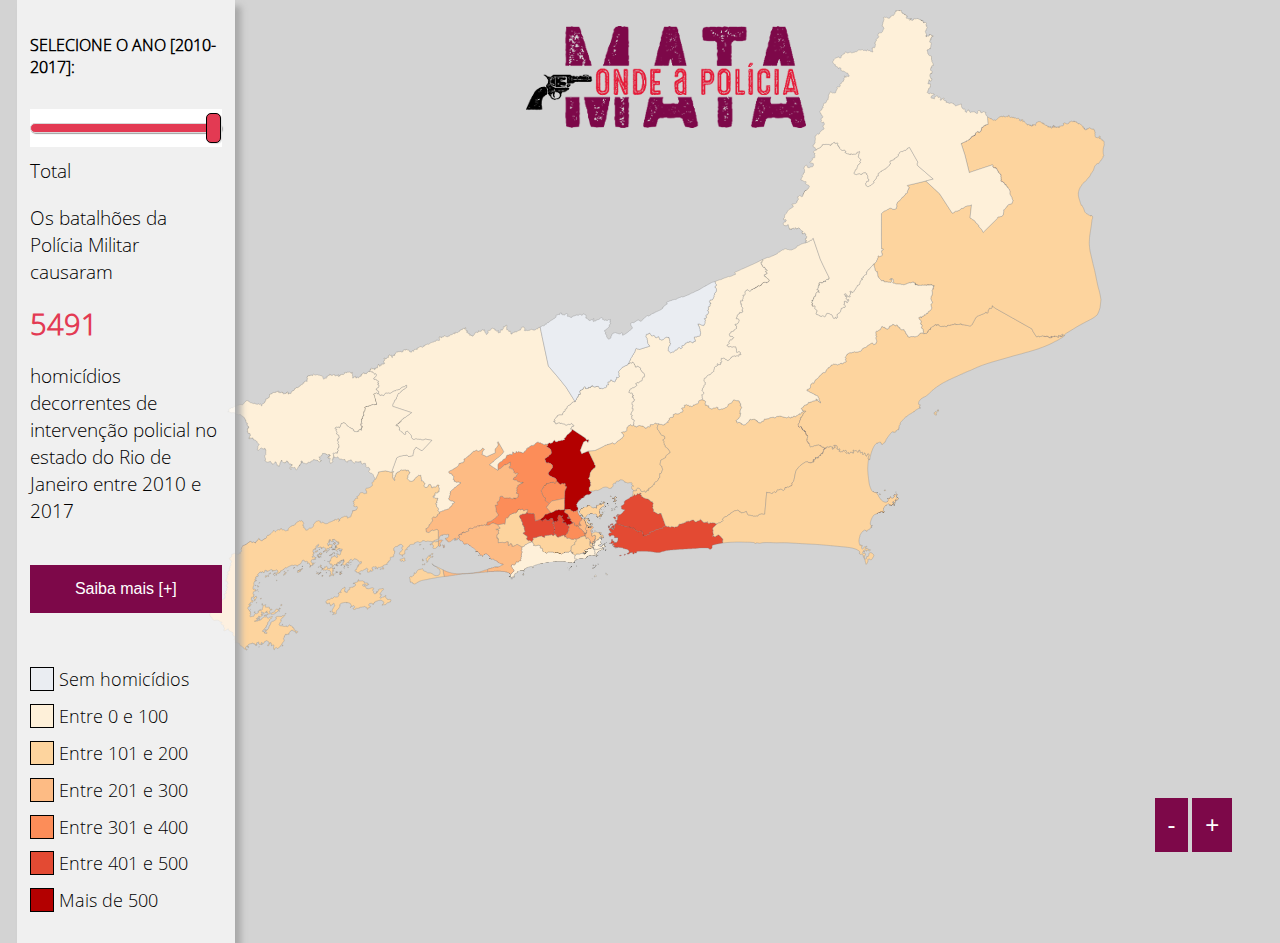
==== index.html @ 68610ad5 "atualiza css" ====
<html lang="pt-br">
<head>
  <!-- Global site tag (gtag.js) - Google Analytics -->
<script async src="https://www.googletagmanager.com/gtag/js?id=UA-116577132-1"></script>
<script>
  window.dataLayer = window.dataLayer || [];
  function gtag(){dataLayer.push(arguments);}
  gtag('js', new Date());

  gtag('config', 'UA-116577132-1');
</script>

  <meta charset="utf-8">
  <meta name="viewport" content="width=device-width, initial-scale=1.0">
  <meta name="keywords" content="Violência Policial,Autos de Resistência,Rio de Janeiro,Polícia Militar">
  <meta name="author" content="Adriano Belisário - @belisards">
  <meta http-equiv="X-UA-Compatible" content="IE=edge" />
  <link href="css/style.css" rel="stylesheet">

  <title>Onde a Polícia Mata?</title>

  <script src="js/d3.v4.min.js"></script>
  <script src="js/topojson.v2.min.js"></script>
</head>

<header>
  <img src="logo.png" alt ="Onde a Polícia Mata?"></img>
</header>


<body>
    <!-- Mapa -->
     <div id="map">
     </div>

  <!-- Modal invisível -->
  <div id="saibamais-cont" class="modal">
    <div class="modal-content">
      <span class="close">&times;</span>
       <p>
<b>Onde a Polícia Mata</b> é um projeto de mapeamento dos homicídios praticados por policiais militares do estado do Rio de Janeiro, em casos registrados como “autos de resistência”. A construção de um mapa surge da necessidade de sublinhar a desigualdade da atuação policial em diferentes áreas da metrópole fluminense e do estado, de forma a dar visibilidade às áreas com maior ocorrência de violência letal por parte do Estado. O mapa demonstra que onde a polícia mata, não por acaso, são os territórios pobres e periféricos do estado.          </p>
        <p>
Os assassinatos cometidos policiais normalmente são registrados como "autos de resistência" e classificados separadamente pelas forças de segurança pública, que alegam suposta morte por "exclusão de ilicitude”. Isto significa que o homicídio praticado pelo policial assume desde logo a presunção de que não é ilícito, contrário ao ordenamento legal, pois teria sido praticado em legítima defesa ou com o objetivo de "vencer a resistência" de supostos autores de crimes. A presunção de legalidade da ação policial não se esgota na mera classificação dos casos - a legitimação dos homicídios praticados por policiais pode ser verificável durante todo o tratamento conferido pelo sistema de justiça criminal, incluindo o Ministério Público e o Poder Judiciário. </p>
        <p>
<b>Onde a Polícia Mata</b> reúne dados sobre a distribuição dos autos de resistência nos anos de 2012, 2013 e 2014, de acordo com as informações disponibilizadas pelo Instituto de Segurança Pública (ISP). O mapa 2010-2015 apresenta a distribuição de acordo com a soma dos registros neste período. O território do estado aparece dividido de acordo com as áreas de atuação de um batalhão da Polícia Militar, também chamadas de Áreas Integradas de Segurança Pública (AISPs). </p>
        <p>Realização: <a href="https://global.org.br/" target="_blank">Justiça Global</a></p>
        <p>Apoio: <a href="http://br.boell.org/pt-br" target="_blank"> Fundação Heinrich Böll</a></p>

         <p>Desenvolvimento em <a href="https://github.com/belisards/ondeapoliciamata/" target="_blank">código-aberto</a> por <a href="https://twitter.com/belisards/"" target="_blank">Adriano Belisário</a></p>
    </div>
  </div>

   <div class="zoom-cont">
    <button class="zoom" id="zoom-out">-</button>
    <button class="zoom" id="zoom-in">+</button>
  </div>

<!-- Menu -->
<div class="menu">
  <div class="sliderContainer">
    <h4>SELECIONE O ANO [2010-2017]:</h4>
    <input id="timeslide" type="range" min="0" max="8" value="8" step="1" list="ticks"/><br>
    <datalist id="ticks">
      <option>2010</option>
      <option>2011</option>
      <option>2012</option>
      <option>2013</option>
      <option>2014</option>
      <option>2015</option>
      <option>2016</option>
      <option>2017</option>
      <option>Total</option>
    </datalist>
    <span id="range">Total</span>
  </div>

  <div class="dados">
    <p>Os batalhões da Polícia Militar causaram</p>
    <b class="homicidios">5491</b>
    <p>homicídios decorrentes de intervenção policial no estado do Rio de Janeiro 
    entre 2010 e 2017</p>
  </div>

  <br>
  <button id="saibamais">Saiba mais [+]</button>

  <!-- Legenda -->
  <div class="label-cont">
   <ul class="label label-total">
    <br />
    <li><span class="zero"></span> Sem homicídios</li><br />
    <li><span class="grau1"></span> Entre 0 e 100</li><br />
    <li><span class="grau2"></span> Entre 101 e 200</li><br />
    <li><span class="grau3"></span> Entre 201 e 300</li><br />
    <li><span class="grau4"></span> Entre 301 e 400</li><br />
    <li><span class="grau5"></span> Entre 401 e 500</li><br />
    <li><span class="grau6"></span> Mais de 500</li><br />
  </ul>
  <ul class="label label-ano hidden">
    <br />
    <li><span class="zero"></span> Sem homicídios</li><br />
    <li><span class="grau1"></span> Entre 0 e 19</li><br />
    <li><span class="grau2"></span> Entre 20 e 39</li><br />
    <li><span class="grau3"></span> Entre 40 e 59</li><br />
    <li><span class="grau4"></span> Entre 60 e 79</li><br />
    <li><span class="grau5"></span> Entre 80 e 100</li><br />
    <li><span class="grau6"></span> Mais de 100</li><br />
  </ul>
</div>

</div>

</body>
</html>

<script>  

// Texto modal
// Get the modal
var modal = document.getElementById('saibamais-cont');

// Get the button that opens the modal
var btn = document.getElementById("saibamais");

// Get the <span> element that closes the modal
var span = document.getElementsByClassName("close")[0];

// When the user clicks the button, open the modal 
btn.onclick = function() {
  modal.style.display = "block";
}

// When the user clicks on <span> (x), close the modal
span.onclick = function() {
  modal.style.display = "none";
}

// When the user clicks anywhere outside of the modal, close it
window.onclick = function(event) {
  if (event.target == modal) {
    modal.style.display = "none";
  }
}


// Setup inicial mapa

var dims = {
  width: 800,
  height: 400
};

var centered;

// Scroll
const zoom = d3.zoom()
.scaleExtent([1, 20])
.on('zoom', zoomed);


function zoomed() {
  d3.select('g').attr('transform', d3.event.transform);
  var transform = d3.event.transform; 
  g.style("stroke-width", 1.5 / transform.k + "px");
  g.attr("transform", transform);
}

// Botões
d3.select('#zoom-in').on('click', function() {
  // Smooth zooming
  zoom.scaleBy(svg.transition().duration(350), 1.5);
});
d3.select('#zoom-out').on('click', function() {
  // Ordinal zooming
  zoom.scaleBy(svg, 1 / 1.5);
});


// Timeslider
var inputValue = 'Total';
var time = ["2010","2011","2012","2013","2014", "2015", "2016", "2017", "Total"];
var timeProp = ["dez","onze", "doze", "treze", "catorze", "quinze", "dezesseis", "dezesete", "Total"]
var ano_selecionado = 8;


// desenha enfim o mapa
var projection = d3.geoMercator()
.translate([dims.width / 2, dims.height / 2])
.scale((dims.width)/ Math.PI);


var path = d3.geoPath().projection(projection);


var svg = d3.select("#map")
.append("svg")
.attr("preserveAspectRatio", "xMinYMin meet")
.attr("viewBox", "0 0 " + dims.width + " " + dims.height)
.classed("svg-content-responsive", true)
.call(zoom)
;


var tooltip = d3.select('#map').append('div')
.attr('class', 'hidden tooltip');

/// Começa a desenhar o mapa
var g = svg.append("g");

d3.json("autoresistenciario.json", function(error, aisp) {

  projection.fitSize([dims.width,dims.height], topojson.feature(aisp, aisp.objects.LIMITE_AISP));

  g.attr("class", "regiao")
  .selectAll("path")
  .data(topojson.feature(aisp, aisp.objects.LIMITE_AISP).features)
  .enter().append("path")
  .attr( "fill", timeMatch)
  .attr("d", path) 
  .on('mousemove', mousemoved)
  .on('mouseover', tipMouseOver) 
  .on('mouseout', tipMouseOut)
  .on('mouseout', mousegone)
  .on('click', clicked)
}); 


// descritivo Batalhao na direita

tipMouseOver = function(d, i) {

  var nome_ano = timeProp[ano_selecionado];
  var valor = d.properties[nome_ano];

  if (inputValue != "Total") {


  d3.select(".dados").html("<p>O " + d.properties.AISP + "° batalhão da Polícia Militar causou</p> <b class='homicidios'>" + d.properties.Total + " </b><p>homicídios decorrentes de intervenção policial no estado do Rio de Janeiro entre 2010 e 2017</p>")

        }
      /// tooltip da direita conteudo              
    }

    var tipMouseOut = function(d) {
                  d3.select(".dados").classed("hidden", true); // 
                };

/// fim menu lateral


/// Funções que lidam com a tooltip ao mover o mouse
function mousemoved(d) {
  var nome_ano = timeProp[ano_selecionado];
  var valor = d.properties[nome_ano];
  tooltip.classed('hidden', false)
  .attr('style', 'left:' + (d3.event.clientX + 5) + 'px; top:' + (d3.event.clientY - 5) + 'px')
  .html(
   "<p>O <b>" + d.properties.AISP + "° BATALHÃO</b> causou <b>" + valor + " homicídios </b> em " + time[ano_selecionado]   +  "</p><p>Regiões: " + d.properties.bairros  + "</p>"
          //  <br>[" + ((d.properties.Total/5491)*100).toFixed(2) +  "% do total]</b><br>" 
          //                      
          )
}

function mousegone() {
    tooltip.classed('hidden', true);
  }

/// Zoom no click
function clicked(d) {

  var x, y, k;

  if (d && centered !== d) {
    var centroid = path.centroid(d);
    x = centroid[0];
    y = centroid[1];
    k = 4;
    centered = d;
  } else {
    x = dims.width / 2;
    y = dims.height / 2;
    k = 1;
    centered = null;
  }

  g.selectAll("path")
  .classed("active", centered && function(d) { return d === centered; });

  g.transition()
  .duration(1500)
  .attr("transform", "translate(" + dims.width / 2 + "," + dims.height / 2 + ")scale(" + k + ")translate(" + -x + "," + -y + ")")
  .style("stroke-width", 1.5 / k + "px");
}
/// Fim do Zoom


// Atualiza as cores quando move o filtro
d3.select("#timeslide").on("input", function() {
  ano_selecionado = this.value
  update(+this.value);
});

function update(value) {
  document.getElementById("range").innerHTML=time[value];
  inputValue = time[value];
  d3.selectAll("path")
  .style("fill", timeMatch)
  ;
}

function timeMatch(aisp) {
  if (inputValue != "Total") {
   d3.select('.label-ano').classed('hidden', false);
   d3.select('.label-total').classed('hidden', true);

   var nome_ano = timeProp[ano_selecionado];
   if (aisp.properties[nome_ano] == "0") {
    return '#eaedf2'
  }
  if (aisp.properties[nome_ano] >= "1" && aisp.properties[nome_ano] <= "19") {
    return '#fef0d9'
  }
  if (aisp.properties[nome_ano] >= "20" && aisp.properties[nome_ano] <= "39") {
    return '#fdd49e'
  }
  if (aisp.properties[nome_ano] >= "40" && aisp.properties[nome_ano] <= "59") {
    return '#fdbb84'
  }
  if (aisp.properties[nome_ano] >= "60" && aisp.properties[nome_ano] <= "79") {
    return '#fc8d59'
  }
  if (aisp.properties[nome_ano] >= "80" && aisp.properties[nome_ano] <= "99") {
    return '#e34a33'
  }
  if (aisp.properties[nome_ano] >= "100") {
    return '#b30000'
  }
  else {
    return 'black'
  }
}
else  {
  d3.select('.label-ano').classed('hidden', true);
  d3.select('.label-total').classed('hidden', false);
  if (aisp.properties.Total < "1") {
    return '#eaedf2'
  }
  if (aisp.properties.Total > "0" && aisp.properties.Total <= "50") {
    return '#fef0d9'
  }
  if (aisp.properties.Total >= "50" && aisp.properties.Total <= "100") {
    return '#fdd49e'
  }
  if (aisp.properties.Total >= "100" && aisp.properties.Total < "200") {
    return '#fdbb84'
  }
  if (aisp.properties.Total >= "200" && aisp.properties.Total < "350") {
    return '#fc8d59'
  }
  if (aisp.properties.Total >= "350" && aisp.properties.Total < "500") {
    return '#e34a33'
  }
  if (aisp.properties.Total >= "500" && aisp.properties.Total <= "560") {
    return '#b30000'
  }
  else {
    return 'black'
  }
}
;
}  

</script>
---- css/style.css ----
@font-face {
  font-family: 'Open Sans';
  src: local('Open Sans Light'), local('OpenSans-Light'), url(fonte.ttf) format('truetype');
}

body { 
  overflow-x: hidden;
  padding: 1vh;
  color: black;
  font-family: 'Open Sans';
  font-size: 16px;
  background-color: LightGray;
  z-index: 1;
}

header {  
  text-align:center; 
  padding: 1vh;
  z-index: 3;
  flex: 1;
  position: absolute;
  width: 100%;
}

a {
  color: #e33a53;
}

ul {
  padding: 0;
}

li { 
  margin-top:1vw;
 }


.svg-content-responsive { 
  height: 100%;
   }


/* desabilita seleção de texto*/    
svg text {
  -webkit-touch-callout: none;
  -webkit-user-select: none;
  -moz-user-select: none;
  -ms-user-select: none;
  user-select: none;
  pointer-events: none;
}

.menu { 
  background-color: rgb(252, 252, 252); /*fallback*/
  background-color: rgba(252, 252, 252, 0.7);
  text-align:left; 
  padding: 1vw; 
  position: absolute;
  top:0;
  width: 15vw;
  box-shadow: 0.5vw 0.5vw 0.5vw DarkGray;
  display: flex;
  flex-direction: column;
}  

.sliderContainer, #timeslide {
  width: 100%;
}

/* caixas de zoom*/
.zoom-cont { 
 position: absolute;
 right: 3em;
 bottom: 3em;
}


.zoom {
  background-color: #7D0849;
  border: none;
  color: white;
  padding: 1vw;
  text-align: center;
  text-decoration: none;
  display: inline-block;
  font-size: 1.5em;
  cursor: pointer;
  position: relative;
}

#range {
  font-size: 1.2em;
}

.hidden {
  display: none;
}

/* MEDIA QUERIES */

@media only screen and (max-width: 800px) {

  #map {
   height: auto !important;
   position: relative !important;
   margin-top: 3% !important;
 }

 .menu {
  position: relative !important;
  width: 100% !important;   
}

 header {
  position: relative !important;
 }

.zoom-cont { 
  right:0;
  bottom:0;
  margin-top:1em;
  position: relative !important;
  padding-bottom: 3%;
}



.tooltip {
  position: relative !important;
  width: 100% !important;
  left: 0px !important;
  top: 10% !important;
  max-width: none !important; 
}

}
/*fim media queries*/
/* labels */

.label-cont { 
display: flex;
}

.label { 
  list-style: none; 
  font-size: 1.1em;
}
.label li { float: left; margin-right: 10px; }
.label span { border: 1px solid black; float: left; width: 22px; height: 22px; margin-right: 5px; }
.label .zero { background-color: #eaedf2; }
.label .grau1 { background-color: #fef0d9; }
.label .grau2 { background-color: #fdd49e; }
.label .grau3 { background-color: #fdbb84; }
.label .grau4 { background-color: #fc8d59; }
.label .grau5 { background-color: #e34a33; }
.label .grau6 { background-color: #b30000; }

.tooltip {
  font-family: 'Open Sans';
  background-color: white;
  color: black;
  border: 0.5px solid;
  border-color: gray;
  position: fixed;
  min-width: 130px;
  max-width: 25%;
  padding: 2px; 
  margin-top: 10px;
  z-index: 2;
}

.homicidios {
  font-size: 1.5em;
  padding: 0;
  color: #e33a53;
  font-weight: bold;
}

.regiao path:hover {
  opacity: 0.8;
}

.regiao path {
  stroke: gray;
  stroke-width: 0.2px;    }

  .regiao path {
    border: black;
  }


  .dados {
    font-size: 1.2em;
  }
  .anos, .dados{
    text-align: left;
  }

  #map {
    height: 100%;
    width: 100%;
    position: absolute;
    display: flex;
    top: 10px;
    z-index: -1;
  }


/*timeslider*/


input[type=range] {
  height: 38px;
  -webkit-appearance: none;
  margin: 10px 0;
  width: 100%;
}
input[type=range]:focus {
  outline: none;
}
input[type=range]::-webkit-slider-runnable-track {
  width: 100%;
  height: 10px;
  cursor: pointer;
  animate: 0.2s;
  box-shadow: 1px 1px 1px #A1A1A1;
  background: #e33a53;
  border-radius: 5px;
  border: 1px solid #D9D9D9;
}
input[type=range]::-webkit-slider-thumb {
  box-shadow: 1px 1px 1px #E0E0E0;
  border: 1px solid #000000;
  height: 30px;
  width: 15px;
  border-radius: 5px;
  background: #e33a53;
  cursor: pointer;
  -webkit-appearance: none;
  margin-top: -11px;
}
input[type=range]:focus::-webkit-slider-runnable-track {
  background: #e33a53;
}
input[type=range]::-moz-range-track {
  width: 100%;
  height: 10px;
  cursor: pointer;
  animate: 0.2s;
  box-shadow: 1px 1px 1px #A1A1A1;
  background: #e33a53;
  border-radius: 5px;
  border: 1px solid #D9D9D9;
}
input[type=range]::-moz-range-thumb {
  box-shadow: 1px 1px 1px #E0E0E0;
  border: 1px solid #000000;
  height: 30px;
  width: 15px;
  border-radius: 5px;
  background: Crimson;
  cursor: pointer;
}
input[type=range]::-ms-track {
  width: 100%;
  height: 10px;
  cursor: pointer;
  animate: 0.2s;
  background: transparent;
  border-color: transparent;
  color: transparent;
}
input[type=range]::-ms-fill-lower {
  background: #e33a53;
  border: 1px solid #D9D9D9;
  border-radius: 10px;
  box-shadow: 1px 1px 1px #A1A1A1;
}
input[type=range]::-ms-fill-upper {
  background: #e33a53;
  border: 1px solid #D9D9D9;
  border-radius: 10px;
  box-shadow: 1px 1px 1px #A1A1A1;
}
input[type=range]::-ms-thumb {
  margin-top: 1px;
  box-shadow: 1px 1px 1px #E0E0E0;
  border: 1px solid #000000;
  height: 30px;
  width: 15px;
  border-radius: 5px;
  background: #e33a53;
  cursor: pointer;
}
input[type=range]:focus::-ms-fill-lower {
  background: MediumVioletRed ;
}
input[type=range]:focus::-ms-fill-upper {
  background: MediumVioletRed ;
}
/*
modal box*/

/* The Modal (background) */
.modal {
  display: none; /* Hidden by default */
  position: absolute; /* Stay in place */
  z-index: 3; /* Sit on top */
  padding-top: 100px; /* Location of the box */
  left: 0;
  top: 0;
  width: 100%; /* Full width */
  height: 100%; /* Full height */
  overflow: auto; /* Enable scroll if needed */
  background-color: rgb(0,0,0); /* Fallback color */
  background-color: rgba(0,0,0,0.4); /* Black w/ opacity */
}

/* Modal Content */
.modal-content {
  text-align: center;
  background-color: #fefefe;
  margin: auto;
  padding: 20px;
  border: 1px solid #888;
  width: 80%;
}

/* The Close Button */
.close {
  color: #e33a53;
  float: right;
  font-size: 28px;
  font-weight: bold;
}

.close:hover,
.close:focus {
  color: #000;
  text-decoration: none;
  cursor: pointer;
}

#saibamais {
  background-color: #7D0849;
  border: none;
  color: white;
  padding: 15px 32px;
  text-align: center;
  text-decoration: none;
  display: inline-block;
  font-size: 16px;
}
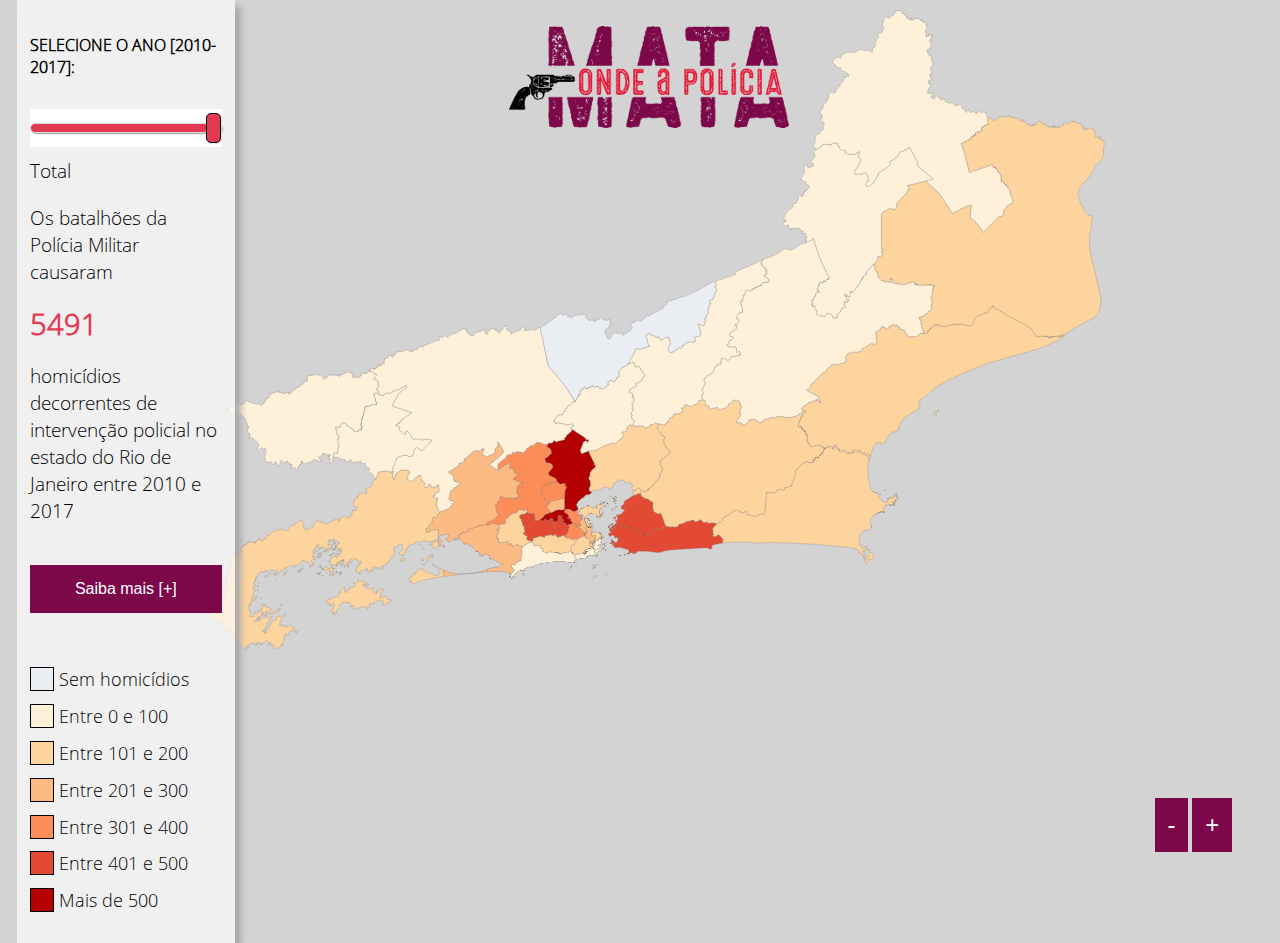
==== commit cf6655bf: "ajusta tela" ====
--- a/index.html
+++ b/index.html
@@ -42,7 +42,7 @@
         <p>
 Os assassinatos cometidos policiais normalmente são registrados como "autos de resistência" e classificados separadamente pelas forças de segurança pública, que alegam suposta morte por "exclusão de ilicitude”. Isto significa que o homicídio praticado pelo policial assume desde logo a presunção de que não é ilícito, contrário ao ordenamento legal, pois teria sido praticado em legítima defesa ou com o objetivo de "vencer a resistência" de supostos autores de crimes. A presunção de legalidade da ação policial não se esgota na mera classificação dos casos - a legitimação dos homicídios praticados por policiais pode ser verificável durante todo o tratamento conferido pelo sistema de justiça criminal, incluindo o Ministério Público e o Poder Judiciário. </p>
         <p>
-<b>Onde a Polícia Mata</b> reúne dados sobre a distribuição dos autos de resistência nos anos de 2012, 2013 e 2014, de acordo com as informações disponibilizadas pelo Instituto de Segurança Pública (ISP). O mapa 2010-2015 apresenta a distribuição de acordo com a soma dos registros neste período. O território do estado aparece dividido de acordo com as áreas de atuação de um batalhão da Polícia Militar, também chamadas de Áreas Integradas de Segurança Pública (AISPs). </p>
+<b>Onde a Polícia Mata</b> reúne dados sobre a distribuição dos autos de resistência nos anos entre 2010 e 2017, de acordo com as informações disponibilizadas pelo Instituto de Segurança Pública (ISP). O mapa apresenta a distribuição de acordo com a soma dos registros neste período, de acordo com as áreas de atuação de um batalhão da Polícia Militar, também chamadas de Áreas Integradas de Segurança Pública (AISPs). </p>
         <p>Realização: <a href="https://global.org.br/" target="_blank">Justiça Global</a></p>
         <p>Apoio: <a href="http://br.boell.org/pt-br" target="_blank"> Fundação Heinrich Böll</a></p>
 
--- a/css/style.css
+++ b/css/style.css
@@ -18,7 +18,6 @@
   padding: 1vh;
   z-index: 3;
   flex: 1;
-  position: absolute;
   width: 100%;
 }
 
@@ -61,6 +60,7 @@
   box-shadow: 0.5vw 0.5vw 0.5vw DarkGray;
   display: flex;
   flex-direction: column;
+  z-index: 5;
 }  
 
 .sliderContainer, #timeslide {
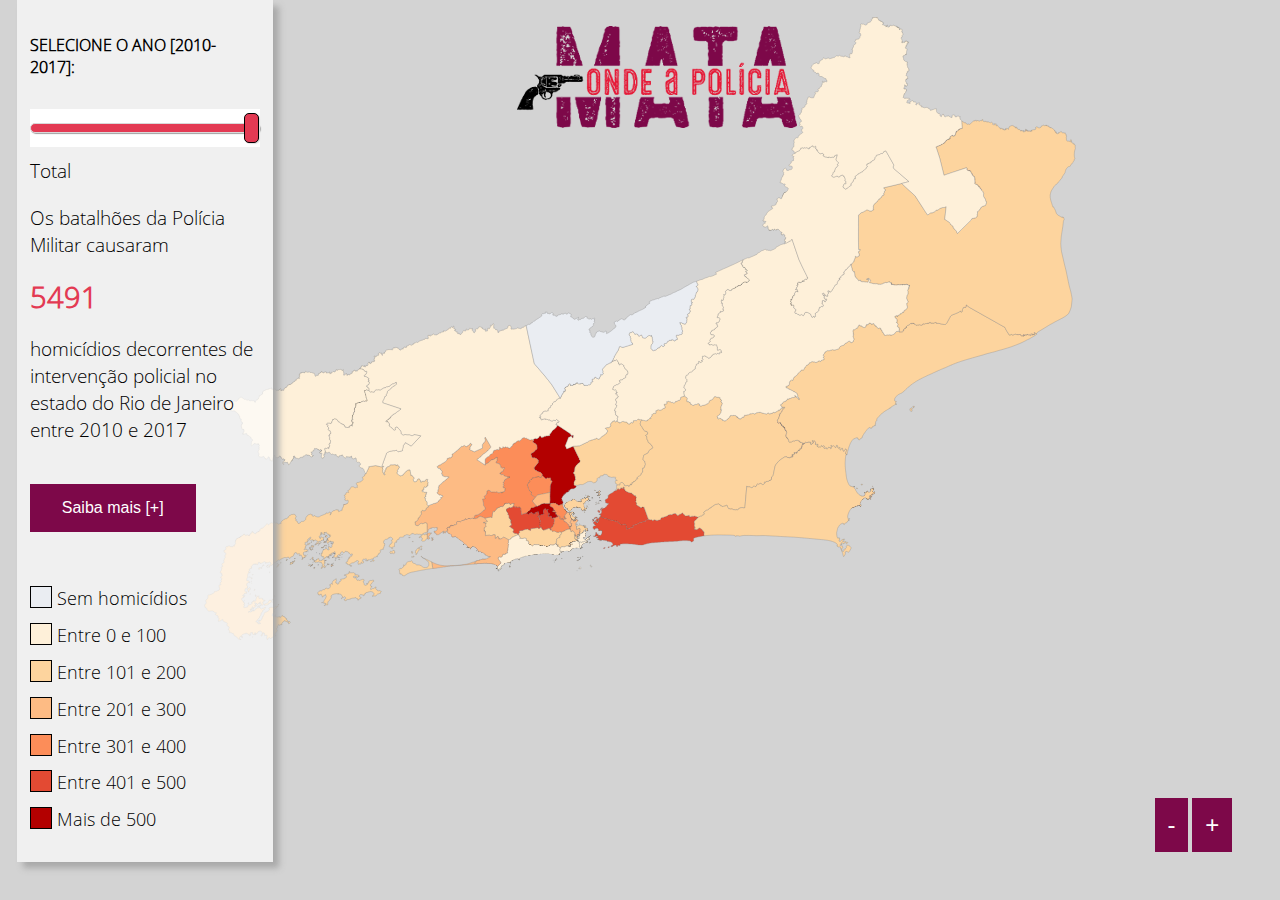
==== commit 207a6fe9: "more css fixes" ====
--- a/index.html
+++ b/index.html
@@ -23,18 +23,13 @@
   <script src="js/topojson.v2.min.js"></script>
 </head>
 
-<header>
+<div class="logo">
   <img src="logo.png" alt ="Onde a Polícia Mata?"></img>
-</header>
+</div>
 
 
 <body>
-    <!-- Mapa -->
-     <div id="map">
-     </div>
-
-  <!-- Modal invisível -->
-  <div id="saibamais-cont" class="modal">
+<div id="saibamais-cont" class="modal">
     <div class="modal-content">
       <span class="close">&times;</span>
        <p>
@@ -42,18 +37,28 @@
         <p>
 Os assassinatos cometidos policiais normalmente são registrados como "autos de resistência" e classificados separadamente pelas forças de segurança pública, que alegam suposta morte por "exclusão de ilicitude”. Isto significa que o homicídio praticado pelo policial assume desde logo a presunção de que não é ilícito, contrário ao ordenamento legal, pois teria sido praticado em legítima defesa ou com o objetivo de "vencer a resistência" de supostos autores de crimes. A presunção de legalidade da ação policial não se esgota na mera classificação dos casos - a legitimação dos homicídios praticados por policiais pode ser verificável durante todo o tratamento conferido pelo sistema de justiça criminal, incluindo o Ministério Público e o Poder Judiciário. </p>
         <p>
-<b>Onde a Polícia Mata</b> reúne dados sobre a distribuição dos autos de resistência nos anos entre 2010 e 2017, de acordo com as informações disponibilizadas pelo Instituto de Segurança Pública (ISP). O mapa apresenta a distribuição de acordo com a soma dos registros neste período, de acordo com as áreas de atuação de um batalhão da Polícia Militar, também chamadas de Áreas Integradas de Segurança Pública (AISPs). </p>
+<b>Onde a Polícia Mata</b> reúne dados sobre a distribuição dos autos de resistência nos anos entre 2010 e 2017, de acordo com as informações disponibilizadas pelo Instituto de Segurança Pública (ISP). O mapa apresenta a distribuição de acordo com a soma dos registros neste período, de acordo com as áreas de atuação de um batalhão da Polícia Militar, também chamadas de Áreas Integradas de Segurança Pública (AISPs). 
+
+<b>Notas</b>
+  Em 2010, não há dados para 41° batalhão pois esta AISP foi criada naquele ano a partir da área do 9° batalhão.
+</p>
         <p>Realização: <a href="https://global.org.br/" target="_blank">Justiça Global</a></p>
         <p>Apoio: <a href="http://br.boell.org/pt-br" target="_blank"> Fundação Heinrich Böll</a></p>
 
          <p>Desenvolvimento em <a href="https://github.com/belisards/ondeapoliciamata/" target="_blank">código-aberto</a> por <a href="https://twitter.com/belisards/"" target="_blank">Adriano Belisário</a></p>
     </div>
   </div>
-
-   <div class="zoom-cont">
+    <!-- Mapa -->
+     <div id="map">
+     </div>
+
+      <div class="zoom-cont">
     <button class="zoom" id="zoom-out">-</button>
     <button class="zoom" id="zoom-in">+</button>
   </div>
+
+
+  <div id="wrap">
 
 <!-- Menu -->
 <div class="menu">
@@ -109,6 +114,17 @@
 </div>
 
 </div>
+  
+
+  <!-- Modal invisível -->
+  
+
+
+
+</div>
+
+
+
 
 </body>
 </html>
@@ -201,7 +217,7 @@
 ;
 
 
-var tooltip = d3.select('#map').append('div')
+var tooltip = d3.select('#wrap').append('div')
 .attr('class', 'hidden tooltip');
 
 /// Começa a desenhar o mapa
--- a/css/style.css
+++ b/css/style.css
@@ -1,3 +1,7 @@
+* {
+    box-sizing: border-box;
+}
+
 @font-face {
   font-family: 'Open Sans';
   src: local('Open Sans Light'), local('OpenSans-Light'), url(fonte.ttf) format('truetype');
@@ -10,14 +14,13 @@
   font-family: 'Open Sans';
   font-size: 16px;
   background-color: LightGray;
-  z-index: 1;
-}
-
-header {  
+}
+
+.logo {  
   text-align:center; 
   padding: 1vh;
   z-index: 3;
-  flex: 1;
+  position: absolute;
   width: 100%;
 }
 
@@ -49,18 +52,23 @@
   pointer-events: none;
 }
 
+
+#wrap { 
+    position: absolute;
+    top: 0;
+    width: 20%;
+    z-index: 2;
+     }
+
+
 .menu { 
   background-color: rgb(252, 252, 252); /*fallback*/
   background-color: rgba(252, 252, 252, 0.7);
-  text-align:left; 
   padding: 1vw; 
-  position: absolute;
-  top:0;
-  width: 15vw;
   box-shadow: 0.5vw 0.5vw 0.5vw DarkGray;
-  display: flex;
   flex-direction: column;
-  z-index: 5;
+  z-index: 2;
+  flex: 1;
 }  
 
 .sliderContainer, #timeslide {
@@ -98,21 +106,25 @@
 
 /* MEDIA QUERIES */
 
-@media only screen and (max-width: 800px) {
+@media only screen and (max-width: 1000px) {
+.logo { 
+  position: relative;
+ }
 
   #map {
    height: auto !important;
-   position: relative !important;
    margin-top: 3% !important;
+   order: 1;
  }
 
  .menu {
-  position: relative !important;
+order:2;
   width: 100% !important;   
 }
 
- header {
-  position: relative !important;
+ #wrap {
+  width: 100%;
+  position: relative;
  }
 
 .zoom-cont { 
@@ -125,13 +137,6 @@
 
 
 
-.tooltip {
-  position: relative !important;
-  width: 100% !important;
-  left: 0px !important;
-  top: 10% !important;
-  max-width: none !important; 
-}
 
 }
 /*fim media queries*/
@@ -197,12 +202,10 @@
   }
 
   #map {
-    height: 100%;
-    width: 100%;
-    position: absolute;
+    flex: 4;
     display: flex;
     top: 10px;
-    z-index: -1;
+    z-index: 1;
   }
 
 
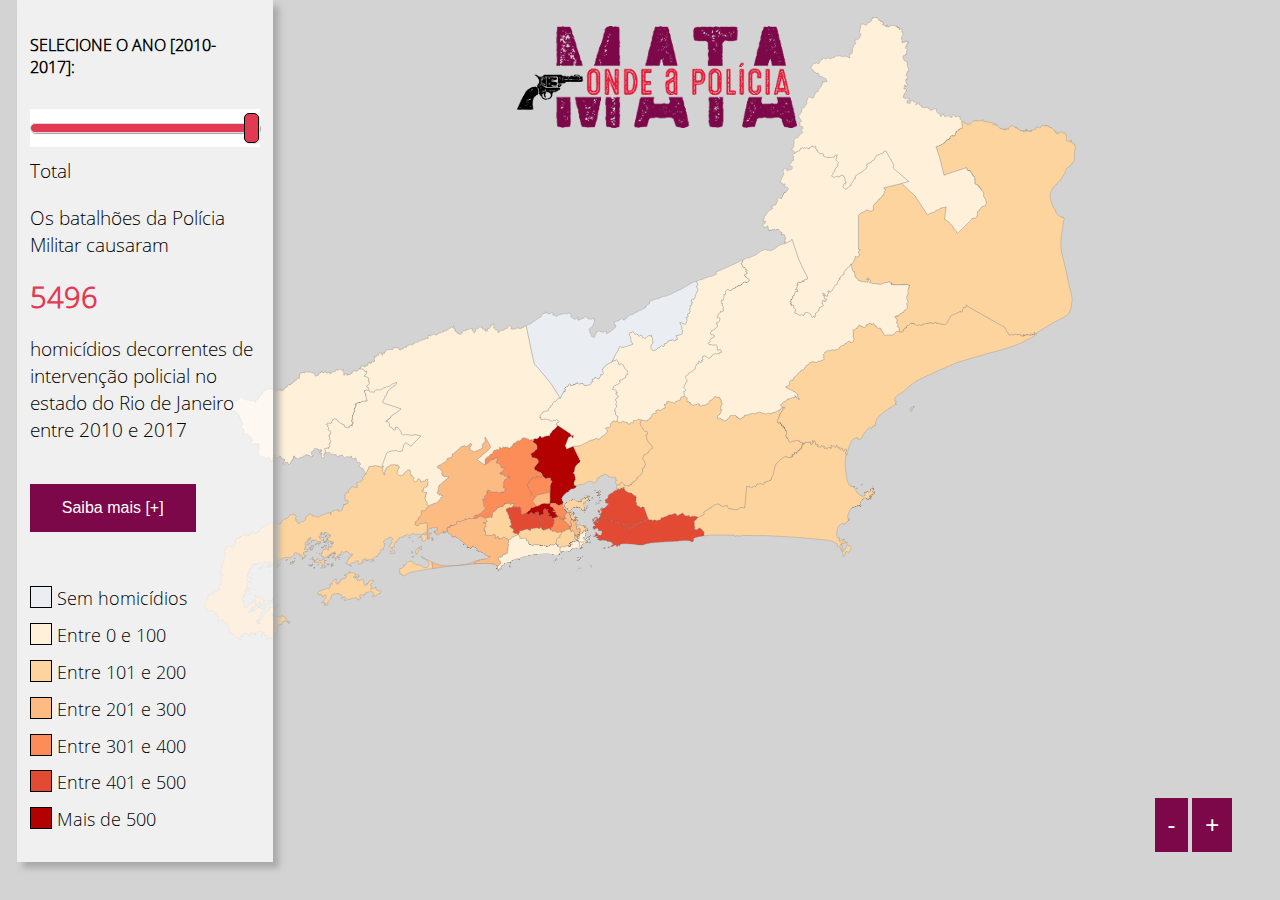
==== commit 1f6b000a: "inclui total ao lado" ====
--- a/index.html
+++ b/index.html
@@ -48,18 +48,18 @@
          <p>Desenvolvimento em <a href="https://github.com/belisards/ondeapoliciamata/" target="_blank">código-aberto</a> por <a href="https://twitter.com/belisards/"" target="_blank">Adriano Belisário</a></p>
     </div>
   </div>
-    <!-- Mapa -->
-     <div id="map">
-     </div>
+
 
       <div class="zoom-cont">
     <button class="zoom" id="zoom-out">-</button>
     <button class="zoom" id="zoom-in">+</button>
   </div>
-
+    <!-- Mapa -->
+     <div id="map">
+     </div>
 
   <div id="wrap">
-
+<div id="legenda"></div>
 <!-- Menu -->
 <div class="menu">
   <div class="sliderContainer">
@@ -81,7 +81,7 @@
 
   <div class="dados">
     <p>Os batalhões da Polícia Militar causaram</p>
-    <b class="homicidios">5491</b>
+    <b class="homicidios">5496</b>
     <p>homicídios decorrentes de intervenção policial no estado do Rio de Janeiro 
     entre 2010 e 2017</p>
   </div>
@@ -217,7 +217,7 @@
 ;
 
 
-var tooltip = d3.select('#wrap').append('div')
+var tooltip = d3.select('#legenda').append('div')
 .attr('class', 'hidden tooltip');
 
 /// Começa a desenhar o mapa
@@ -251,7 +251,7 @@
   if (inputValue != "Total") {
 
 
-  d3.select(".dados").html("<p>O " + d.properties.AISP + "° batalhão da Polícia Militar causou</p> <b class='homicidios'>" + d.properties.Total + " </b><p>homicídios decorrentes de intervenção policial no estado do Rio de Janeiro entre 2010 e 2017</p>")
+  d3.select(".dados").html("<p>O " + d.properties.AISP + "° batalhão da Polícia Militar causou <b class='homicidios'>" + valor + "</b> homicídios decorrentes de intervenção policial </b> em " + time[ano_selecionado]  + " e <b class='homicidios'>" +  d.properties.Total + " </b>entre 2010 e 2017</p>")
 
         }
       /// tooltip da direita conteudo              
--- a/css/style.css
+++ b/css/style.css
@@ -57,7 +57,7 @@
     position: absolute;
     top: 0;
     width: 20%;
-    z-index: 2;
+    z-index: 5;
      }
 
 
@@ -67,8 +67,6 @@
   padding: 1vw; 
   box-shadow: 0.5vw 0.5vw 0.5vw DarkGray;
   flex-direction: column;
-  z-index: 2;
-  flex: 1;
 }  
 
 .sliderContainer, #timeslide {
@@ -106,7 +104,14 @@
 
 /* MEDIA QUERIES */
 
-@media only screen and (max-width: 1000px) {
+@media only screen and (max-width: 800px) {
+
+
+.svg-content-responsive { 
+  height: max-content;
+  margin-bottom: 2vh;
+   }
+
 .logo { 
   position: relative;
  }
@@ -136,7 +141,14 @@
 }
 
 
-
+.tooltip {
+
+  position: relative !important;
+width: 100% !important;
+left: 0px !important;
+top: 10% !important;
+max-width: none !important;
+}
 
 }
 /*fim media queries*/
@@ -308,7 +320,7 @@
 .modal {
   display: none; /* Hidden by default */
   position: absolute; /* Stay in place */
-  z-index: 3; /* Sit on top */
+  z-index: 5; /* Sit on top */
   padding-top: 100px; /* Location of the box */
   left: 0;
   top: 0;
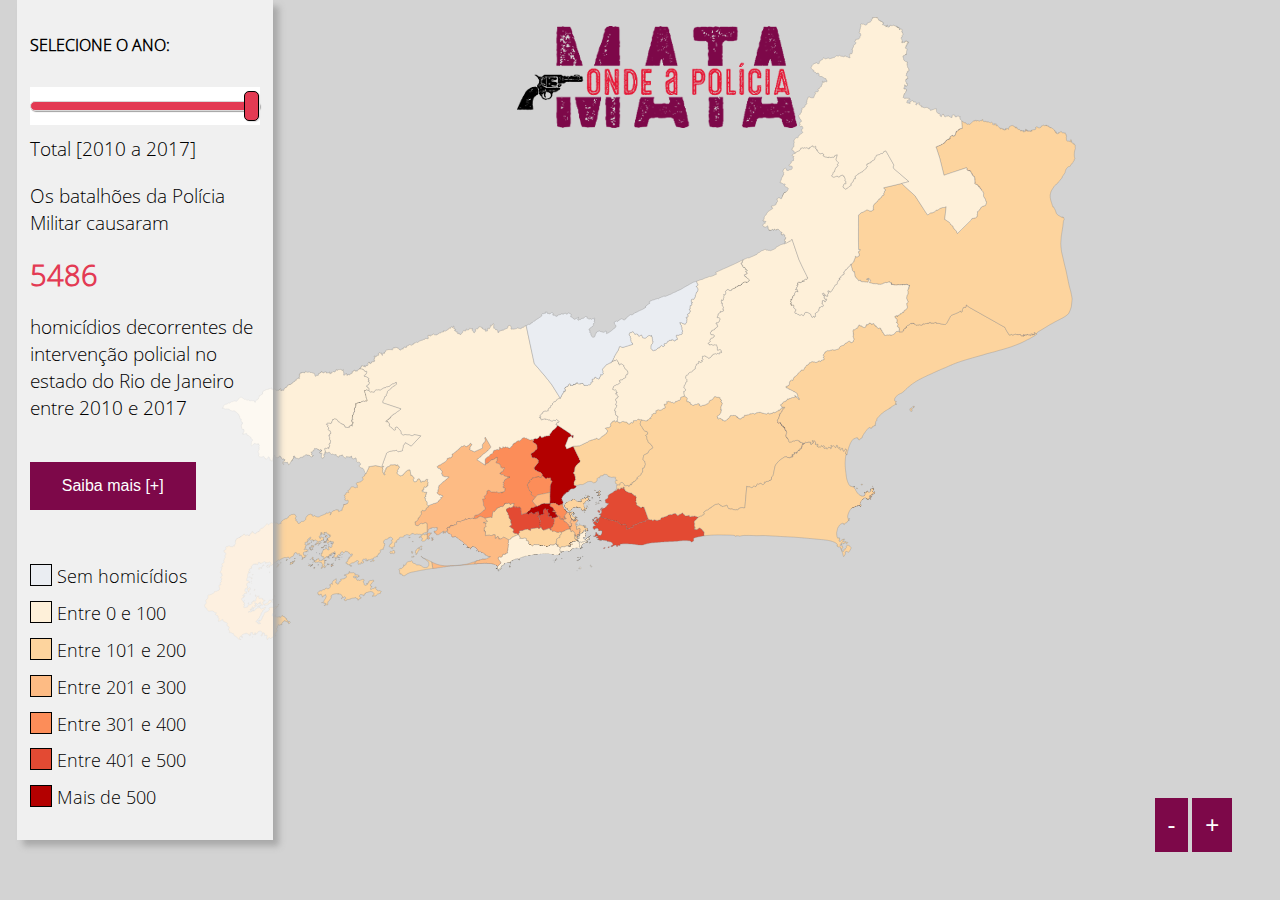
==== commit 17e47653: "fix total e outros" ====
--- a/index.html
+++ b/index.html
@@ -38,12 +38,12 @@
 Os assassinatos cometidos policiais normalmente são registrados como "autos de resistência" e classificados separadamente pelas forças de segurança pública, que alegam suposta morte por "exclusão de ilicitude”. Isto significa que o homicídio praticado pelo policial assume desde logo a presunção de que não é ilícito, contrário ao ordenamento legal, pois teria sido praticado em legítima defesa ou com o objetivo de "vencer a resistência" de supostos autores de crimes. A presunção de legalidade da ação policial não se esgota na mera classificação dos casos - a legitimação dos homicídios praticados por policiais pode ser verificável durante todo o tratamento conferido pelo sistema de justiça criminal, incluindo o Ministério Público e o Poder Judiciário. </p>
         <p>
 <b>Onde a Polícia Mata</b> reúne dados sobre a distribuição dos autos de resistência nos anos entre 2010 e 2017, de acordo com as informações disponibilizadas pelo Instituto de Segurança Pública (ISP). O mapa apresenta a distribuição de acordo com a soma dos registros neste período, de acordo com as áreas de atuação de um batalhão da Polícia Militar, também chamadas de Áreas Integradas de Segurança Pública (AISPs). 
-
+<br>
 <b>Notas</b>
   Em 2010, não há dados para 41° batalhão pois esta AISP foi criada naquele ano a partir da área do 9° batalhão.
 </p>
         <p>Realização: <a href="https://global.org.br/" target="_blank">Justiça Global</a></p>
-        <p>Apoio: <a href="http://br.boell.org/pt-br" target="_blank"> Fundação Heinrich Böll</a></p>
+        <p>Apoio: <a href="http://br.boell.org/pt-br" target="_blank"> Fundação Heinrich Böll</a> e <a href="https://www.fordfoundation.org/regions/brazil/" target="_blank"> Fundação Ford</a></p>
 
          <p>Desenvolvimento em <a href="https://github.com/belisards/ondeapoliciamata/" target="_blank">código-aberto</a> por <a href="https://twitter.com/belisards/"" target="_blank">Adriano Belisário</a></p>
     </div>
@@ -63,7 +63,7 @@
 <!-- Menu -->
 <div class="menu">
   <div class="sliderContainer">
-    <h4>SELECIONE O ANO [2010-2017]:</h4>
+    <h4>SELECIONE O ANO:</h4>
     <input id="timeslide" type="range" min="0" max="8" value="8" step="1" list="ticks"/><br>
     <datalist id="ticks">
       <option>2010</option>
@@ -76,14 +76,11 @@
       <option>2017</option>
       <option>Total</option>
     </datalist>
-    <span id="range">Total</span>
+    <span id="range">Total [2010 a 2017]</span>
   </div>
 
   <div class="dados">
-    <p>Os batalhões da Polícia Militar causaram</p>
-    <b class="homicidios">5496</b>
-    <p>homicídios decorrentes de intervenção policial no estado do Rio de Janeiro 
-    entre 2010 e 2017</p>
+    <p></p>
   </div>
 
   <br>
@@ -193,9 +190,10 @@
 
 
 // Timeslider
-var inputValue = 'Total';
-var time = ["2010","2011","2012","2013","2014", "2015", "2016", "2017", "Total"];
-var timeProp = ["dez","onze", "doze", "treze", "catorze", "quinze", "dezesseis", "dezesete", "Total"]
+var inputValue = 'no total';
+var time = ["em 2010","em 2011","em 2012","em 2013","em 2014", "em 2015", "em 2016", "em 2017", "no total"];
+var timeProp = ["dez","onze", "doze", "treze", "catorze", "quinze", "dezesseis", "dezesete", "Total"];
+var timeano = ["2010","2011","2012","2013","2014", "2015", "2016", "2017", "Total [2010 a 2017]"];
 var ano_selecionado = 8;
 
 
@@ -235,7 +233,6 @@
   .attr("d", path) 
   .on('mousemove', mousemoved)
   .on('mouseover', tipMouseOver) 
-  .on('mouseout', tipMouseOut)
   .on('mouseout', mousegone)
   .on('click', clicked)
 }); 
@@ -248,12 +245,11 @@
   var nome_ano = timeProp[ano_selecionado];
   var valor = d.properties[nome_ano];
 
-  if (inputValue != "Total") {
-
-
-  d3.select(".dados").html("<p>O " + d.properties.AISP + "° batalhão da Polícia Militar causou <b class='homicidios'>" + valor + "</b> homicídios decorrentes de intervenção policial </b> em " + time[ano_selecionado]  + " e <b class='homicidios'>" +  d.properties.Total + " </b>entre 2010 e 2017</p>")
+  if (inputValue != "no total") {
+  d3.select(".dados").html("<p>O " + d.properties.AISP + "° batalhão da Polícia Militar causou <b class='homicidios'>" + valor + "</b> homicídios decorrentes de intervenção policial </b>" + time[ano_selecionado]  + " e <b class='homicidios'>" +  d.properties.Total + " </b>entre 2010 e 2017</p>")
 
         }
+
       /// tooltip da direita conteudo              
     }
 
@@ -271,10 +267,12 @@
   tooltip.classed('hidden', false)
   .attr('style', 'left:' + (d3.event.clientX + 5) + 'px; top:' + (d3.event.clientY - 5) + 'px')
   .html(
-   "<p>O <b>" + d.properties.AISP + "° BATALHÃO</b> causou <b>" + valor + " homicídios </b> em " + time[ano_selecionado]   +  "</p><p>Regiões: " + d.properties.bairros  + "</p>"
+   "<p>O <b>" + d.properties.AISP + "° BATALHÃO</b> causou <b>" + valor + " homicídios </b>" + time[ano_selecionado]   +  "</p><p>Regiões: " + d.properties.bairros  + "</p>"
           //  <br>[" + ((d.properties.Total/5491)*100).toFixed(2) +  "% do total]</b><br>" 
           //                      
           )
+
+  
 }
 
 function mousegone() {
@@ -317,7 +315,7 @@
 });
 
 function update(value) {
-  document.getElementById("range").innerHTML=time[value];
+  document.getElementById("range").innerHTML=timeano[value];
   inputValue = time[value];
   d3.selectAll("path")
   .style("fill", timeMatch)
@@ -325,10 +323,9 @@
 }
 
 function timeMatch(aisp) {
-  if (inputValue != "Total") {
+  if (inputValue != "no total") {
    d3.select('.label-ano').classed('hidden', false);
    d3.select('.label-total').classed('hidden', true);
-
    var nome_ano = timeProp[ano_selecionado];
    if (aisp.properties[nome_ano] == "0") {
     return '#eaedf2'
@@ -358,6 +355,7 @@
 else  {
   d3.select('.label-ano').classed('hidden', true);
   d3.select('.label-total').classed('hidden', false);
+d3.select(".dados").html("<p>Os batalhões da Polícia Militar causaram</p><b class='homicidios'>5486</b>    <p>homicídios decorrentes de intervenção policial no estado do Rio de Janeiro entre 2010 e 2017</p>");
   if (aisp.properties.Total < "1") {
     return '#eaedf2'
   }
@@ -381,6 +379,7 @@
   }
   else {
     return 'black'
+  ;
   }
 }
 ;
--- a/css/style.css
+++ b/css/style.css
@@ -57,7 +57,7 @@
     position: absolute;
     top: 0;
     width: 20%;
-    z-index: 5;
+    z-index: 3;
      }
 
 
@@ -67,6 +67,7 @@
   padding: 1vw; 
   box-shadow: 0.5vw 0.5vw 0.5vw DarkGray;
   flex-direction: column;
+  margin-bottom: 2vh;
 }  
 
 .sliderContainer, #timeslide {
